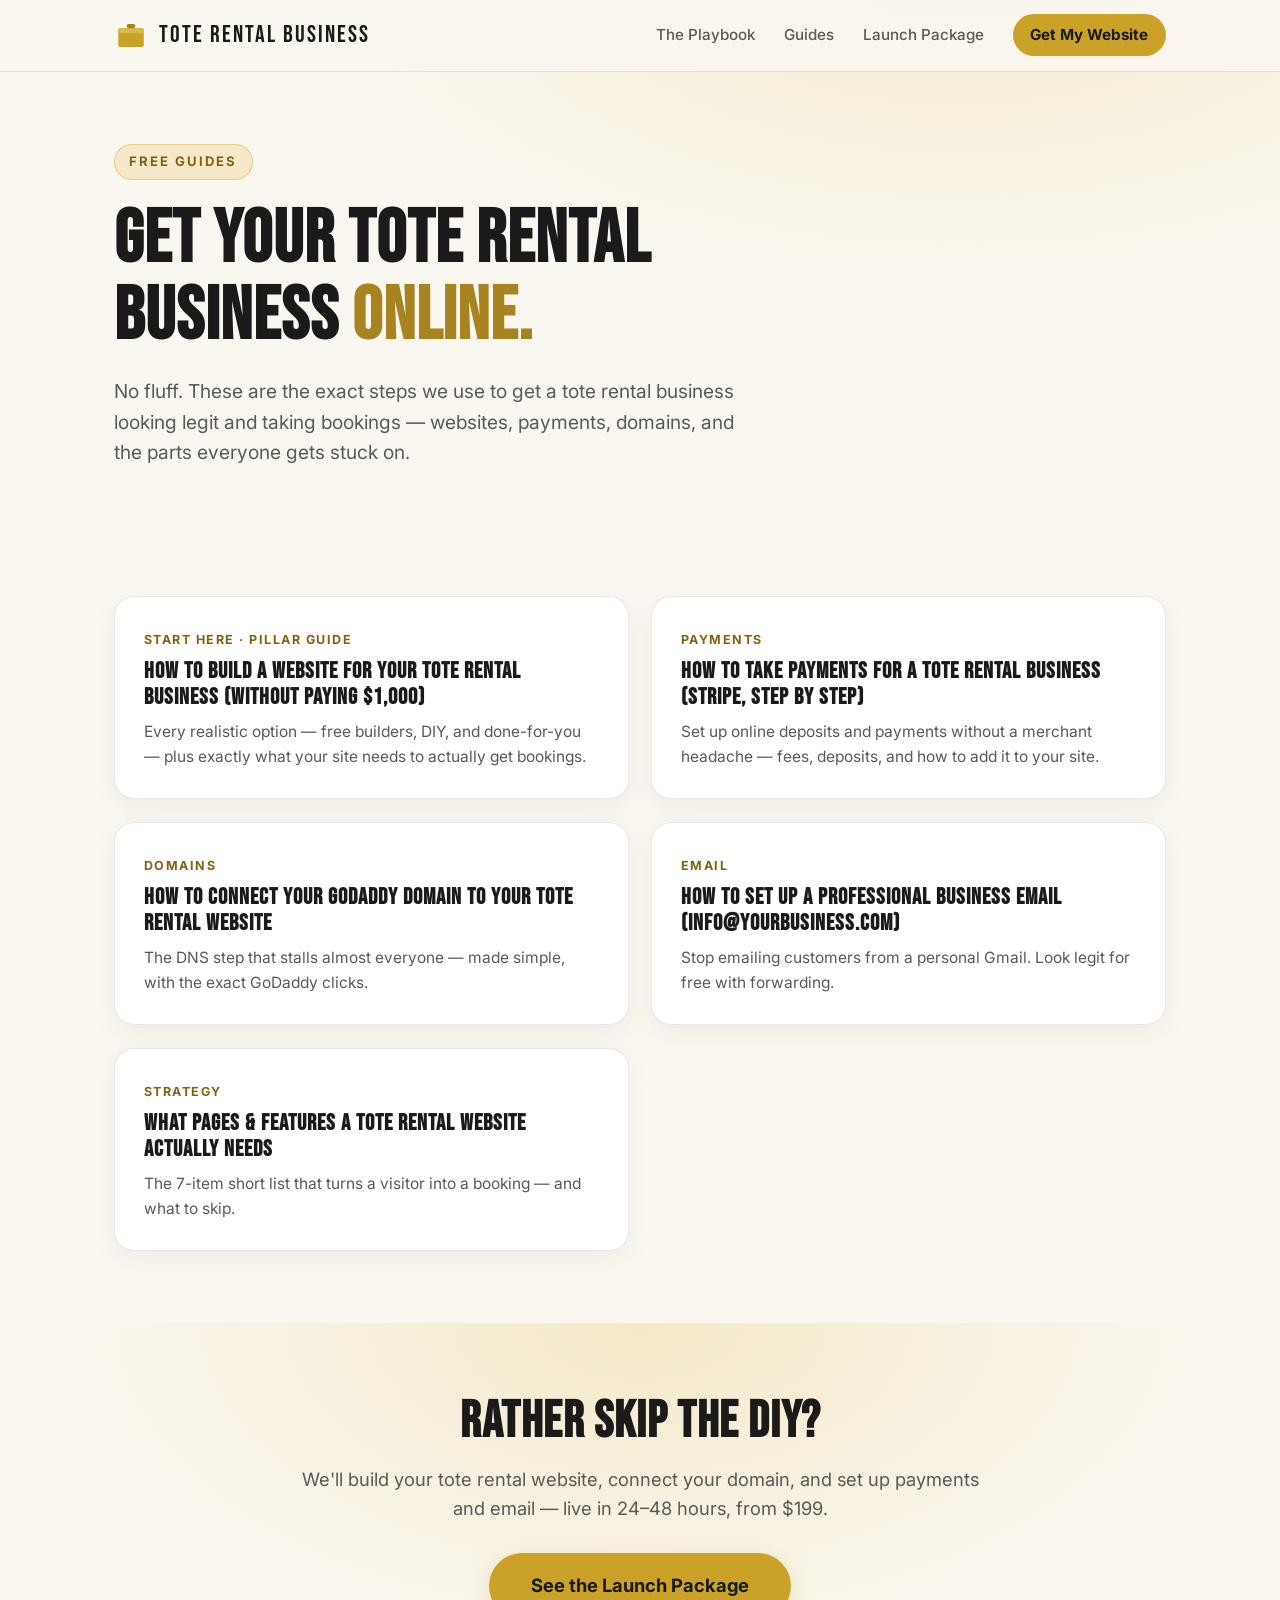
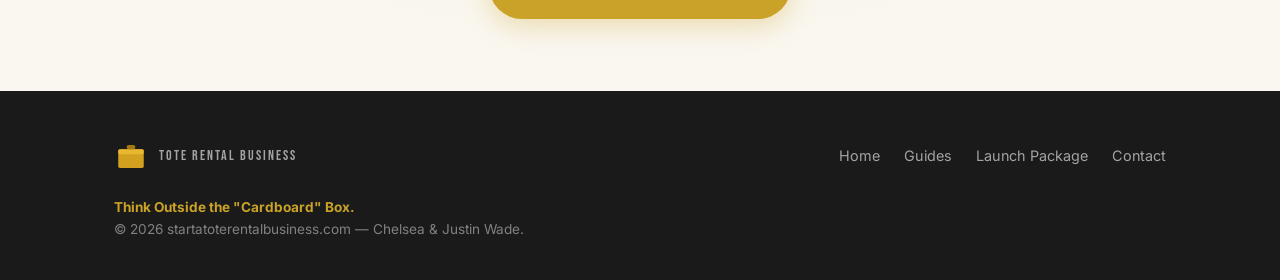
==== blog/index.html @ 6cdb7849 "Add Launch Package page + SEO guide cluster; activate website-service section - New /launch-package." ====
<!DOCTYPE html>
<html lang="en">
<head>
<meta charset="UTF-8">
<meta name="viewport" content="width=device-width, initial-scale=1.0">
<title>Tote Rental Business Guides — Websites, Payments &amp; Launch Help</title>
<meta name="description" content="Free, practical guides on building a tote rental website, taking payments, connecting your domain, and looking legit — from a couple who runs a real tote rental business.">
<link rel="canonical" href="https://startatoterentalbusiness.com/blog/">
<link rel="preconnect" href="https://fonts.googleapis.com">
<link rel="preconnect" href="https://fonts.gstatic.com" crossorigin>
<link href="https://fonts.googleapis.com/css2?family=Bebas+Neue&family=Inter:wght@400;500;600;700&display=swap" rel="stylesheet">
<link rel="stylesheet" href="../assets/site.css">
</head>
<body id="top">
<a class="skip-link" href="#main">Skip to content</a>

<nav id="nav">
  <div class="nav-inner">
    <a class="logo" href="/" aria-label="Start a Tote Rental Business home">
      <svg class="logo-mark" viewBox="0 0 40 40" fill="none" aria-hidden="true">
        <rect x="5" y="12" width="30" height="22" rx="2" fill="#C9A227"/>
        <rect x="5" y="12" width="30" height="6" rx="2" fill="#D9B948"/>
        <rect x="15" y="7" width="10" height="5" rx="2" fill="#A88420"/>
      </svg>
      <span>TOTE RENTAL BUSINESS</span>
    </a>
    <div class="nav-links">
      <a href="/#inside">The Playbook</a>
      <a href="/blog/">Guides</a>
      <a href="/launch-package.html">Launch Package</a>
      <a class="nav-cta" href="/launch-package.html#get-started">Get My Website</a>
    </div>
  </div>
</nav>

<main id="main">
<header class="hero" style="padding-bottom:2.5rem;">
  <div class="wrap">
    <span class="eyebrow">Free guides</span>
    <h1>Get Your Tote Rental Business <span class="gold">Online.</span></h1>
    <p class="sub">No fluff. These are the exact steps we use to get a tote rental business looking legit and taking bookings — websites, payments, domains, and the parts everyone gets stuck on.</p>
  </div>
</header>

<section style="padding-top:1rem;">
  <div class="wrap">
    <div class="blog-grid">

      <a class="post-card" href="/blog/how-to-build-a-tote-rental-website.html">
        <span class="kicker">Start here · Pillar guide</span>
        <h3>How to Build a Website for Your Tote Rental Business (Without Paying $1,000)</h3>
        <p>Every realistic option — free builders, DIY, and done-for-you — plus exactly what your site needs to actually get bookings.</p>
      </a>

      <a class="post-card" href="/blog/take-payments-stripe-tote-rental.html">
        <span class="kicker">Payments</span>
        <h3>How to Take Payments for a Tote Rental Business (Stripe, Step by Step)</h3>
        <p>Set up online deposits and payments without a merchant headache — fees, deposits, and how to add it to your site.</p>
      </a>

      <a class="post-card" href="/blog/connect-godaddy-domain-tote-rental-website.html">
        <span class="kicker">Domains</span>
        <h3>How to Connect Your GoDaddy Domain to Your Tote Rental Website</h3>
        <p>The DNS step that stalls almost everyone — made simple, with the exact GoDaddy clicks.</p>
      </a>

      <a class="post-card" href="/blog/professional-business-email-tote-rental.html">
        <span class="kicker">Email</span>
        <h3>How to Set Up a Professional Business Email (info@yourbusiness.com)</h3>
        <p>Stop emailing customers from a personal Gmail. Look legit for free with forwarding.</p>
      </a>

      <a class="post-card" href="/blog/what-a-tote-rental-website-needs.html">
        <span class="kicker">Strategy</span>
        <h3>What Pages &amp; Features a Tote Rental Website Actually Needs</h3>
        <p>The 7-item short list that turns a visitor into a booking — and what to skip.</p>
      </a>

    </div>
  </div>
</section>

<section class="offer">
  <div class="wrap-narrow">
    <h2 class="sec-title" style="margin:0 auto 1rem;">Rather skip the DIY?</h2>
    <p class="lead" style="margin:0 auto 1.8rem;">We'll build your tote rental website, connect your domain, and set up payments and email — live in 24–48 hours, from $199.</p>
    <a class="btn btn-big" href="/launch-package.html">See the Launch Package</a>
  </div>
</section>
</main>

<footer>
  <div class="wrap">
    <div class="foot-inner">
      <a class="logo" href="/"><svg class="logo-mark" viewBox="0 0 40 40" fill="none" aria-hidden="true"><rect x="5" y="12" width="30" height="22" rx="2" fill="#D4A020"/><rect x="5" y="12" width="30" height="6" rx="2" fill="#E8B830"/><rect x="15" y="7" width="10" height="5" rx="2" fill="#A07A10"/></svg><span>TOTE RENTAL BUSINESS</span></a>
      <div class="foot-links">
        <a href="/">Home</a>
        <a href="/blog/">Guides</a>
        <a href="/launch-package.html">Launch Package</a>
        <a href="mailto:justin@cowetatoterentals.com">Contact</a>
      </div>
    </div>
    <p class="copy"><strong style="color:var(--gold);">Think Outside the "Cardboard" Box.</strong><br>&copy; <span id="year">2026</span> startatoterentalbusiness.com — Chelsea &amp; Justin Wade.</p>
  </div>
</footer>

<script>
var nav=document.getElementById('nav');
window.addEventListener('scroll',function(){nav.classList.toggle('scrolled',window.scrollY>20);});
document.getElementById('year').textContent=new Date().getFullYear();
</script>
</body>
</html>
---- assets/site.css ----
/* ════════════════════════════════════════════════════════════
   Start a Tote Rental Business — shared site styles
   Used by launch-package.html and /blog/ pages.
   (index.html keeps its own inline styles — leave it as-is.)
   ════════════════════════════════════════════════════════════ */
:root{
  --cream:#FAF7F0;
  --light-gold:#F5E9C9;
  --gold:#C9A227;
  --gold-dark:#A88420;
  --gold-text:#806413;
  --black:#1A1A1A;
  --gray:#595959;
  --white:#FFFFFF;
  --line:rgba(26,26,26,0.10);
  --radius:12px;
  --radius-lg:20px;
}
*{margin:0;padding:0;box-sizing:border-box;}
:focus-visible{outline:3px solid var(--gold);outline-offset:3px;border-radius:4px;}
.skip-link{position:absolute;top:-100px;left:0;background:var(--gold);color:var(--white);padding:1rem 1.5rem;z-index:9999;text-decoration:none;font-weight:700;border-radius:0 0 8px 0;}
.skip-link:focus{top:0;}
html{scroll-behavior:smooth;}
body{font-family:'Inter',sans-serif;color:var(--black);background:var(--cream);line-height:1.6;overflow-x:hidden;}
h1,h2,h3{font-family:'Bebas Neue',sans-serif;line-height:1.05;letter-spacing:1px;text-transform:uppercase;color:var(--black);}
a{color:inherit;}
.wrap{max-width:1100px;margin:0 auto;padding:0 1.5rem;}
.wrap-narrow{max-width:760px;margin:0 auto;padding:0 1.5rem;}
.gold{color:var(--gold-dark);}

/* ── NAV ── */
nav{position:fixed;top:0;width:100%;z-index:100;background:rgba(250,247,240,0.9);backdrop-filter:blur(12px);-webkit-backdrop-filter:blur(12px);border-bottom:1px solid var(--line);transition:box-shadow .3s;}
nav.scrolled{box-shadow:0 2px 30px rgba(26,26,26,0.08);}
.nav-inner{max-width:1100px;margin:0 auto;padding:.9rem 1.5rem;display:flex;align-items:center;justify-content:space-between;gap:1rem;}
.logo{font-family:'Bebas Neue',sans-serif;font-size:1.5rem;color:var(--black);text-decoration:none;display:flex;align-items:center;gap:.7rem;letter-spacing:2px;}
.logo-mark{width:34px;height:34px;flex:none;}
.nav-links{display:flex;align-items:center;gap:1.8rem;}
.nav-links a{text-decoration:none;color:var(--gray);font-size:.95rem;font-weight:500;transition:color .2s;}
.nav-links a:hover{color:var(--gold-dark);}
.nav-cta{background:var(--gold);color:var(--black)!important;padding:.55rem 1.1rem;border-radius:999px;font-weight:700!important;}
.nav-cta:hover{background:var(--gold-dark);}
@media(max-width:760px){.nav-links a:not(.nav-cta){display:none;}}

/* ── BUTTONS ── */
.btn{display:inline-flex;align-items:center;gap:.6rem;background:var(--gold);color:var(--black);padding:1rem 2rem;border-radius:999px;font-weight:700;font-size:1.05rem;text-decoration:none;border:none;cursor:pointer;transition:transform .15s,background .2s,box-shadow .2s;box-shadow:0 8px 26px rgba(201,162,39,0.3);}
.btn:hover{background:var(--gold-dark);color:var(--black);transform:translateY(-2px);box-shadow:0 12px 34px rgba(201,162,39,0.4);}
.btn-ghost{background:transparent;color:var(--black);border:1.5px solid var(--line);box-shadow:none;}
.btn-ghost:hover{background:rgba(26,26,26,0.04);border-color:var(--gold);color:var(--gold-dark);}
.btn-big{padding:1.15rem 2.6rem;font-size:1.15rem;}

/* ── HERO ── */
header.hero{padding:9rem 0 4.5rem;background:radial-gradient(1100px 560px at 75% -10%,var(--light-gold),transparent 60%),var(--cream);position:relative;overflow:hidden;}
.eyebrow{display:inline-block;font-weight:700;font-size:.82rem;letter-spacing:2px;text-transform:uppercase;color:var(--gold-text);background:var(--light-gold);border:1px solid rgba(201,162,39,0.4);padding:.4rem .9rem;border-radius:999px;margin-bottom:1.4rem;}
.hero h1{font-size:clamp(2.6rem,6.5vw,4.6rem);max-width:18ch;margin-bottom:1.2rem;}
.hero p.sub{font-size:1.2rem;color:var(--gray);max-width:52ch;margin-bottom:2rem;}
.hero-cta{display:flex;flex-wrap:wrap;gap:1rem;align-items:center;}
.hero-note{font-size:.9rem;color:var(--gray);margin-top:1.1rem;}
.hero-note strong{color:var(--black);}

/* ── SECTIONS ── */
section{padding:4.5rem 0;}
.sec-eyebrow{color:var(--gold-text);font-weight:700;letter-spacing:2px;text-transform:uppercase;font-size:.85rem;margin-bottom:.8rem;}
h2.sec-title{font-size:clamp(2rem,5vw,3.2rem);margin-bottom:1.2rem;max-width:20ch;}
.lead{font-size:1.15rem;color:var(--gray);max-width:62ch;}
.white{background:var(--white);}
.cream{background:var(--cream);}

/* ── CHECK LISTS ── */
.ck{list-style:none;display:flex;flex-direction:column;gap:.85rem;}
.ck li{position:relative;padding-left:1.9rem;color:var(--black);}
.ck li::before{content:"";position:absolute;left:0;top:.45em;width:1.1rem;height:1.1rem;border-radius:50%;background:var(--gold);}
.ck li::after{content:"";position:absolute;left:.34rem;top:.62em;width:.42rem;height:.22rem;border-left:2px solid #fff;border-bottom:2px solid #fff;transform:rotate(-45deg);}

/* ── PRICING TIERS ── */
.tiers{display:grid;grid-template-columns:repeat(2,1fr);gap:1.4rem;margin-top:2.5rem;align-items:start;}
@media(max-width:760px){.tiers{grid-template-columns:1fr;}}
.tier{background:var(--white);border:1px solid var(--line);border-radius:var(--radius-lg);padding:2.2rem 2rem;box-shadow:0 8px 28px rgba(26,26,26,0.05);position:relative;}
.tier.featured{border:2px solid var(--gold);box-shadow:0 24px 60px rgba(201,162,39,0.18);}
.tier .tag{position:absolute;top:-.8rem;left:2rem;background:var(--gold);color:var(--black);font-size:.72rem;font-weight:700;letter-spacing:1px;text-transform:uppercase;padding:.3rem .8rem;border-radius:999px;}
.tier h3{font-size:1.6rem;color:var(--gold-dark);margin-bottom:.4rem;}
.tier .price{font-family:'Bebas Neue',sans-serif;font-size:3.4rem;color:var(--black);line-height:1;}
.tier .price small{font-size:1rem;color:var(--gray);font-family:'Inter',sans-serif;font-weight:500;}
.tier .ck{margin:1.4rem 0 1.8rem;}
.tier .btn{width:100%;justify-content:center;}

/* ── STEPS ── */
.steps{display:grid;grid-template-columns:repeat(4,1fr);gap:1.2rem;margin-top:2.5rem;counter-reset:step;}
@media(max-width:760px){.steps{grid-template-columns:1fr;}}
.step{background:var(--white);border:1px solid var(--line);border-radius:var(--radius);padding:1.6rem;box-shadow:0 8px 28px rgba(26,26,26,0.05);}
.step .n{font-family:'Bebas Neue',sans-serif;font-size:2.2rem;color:var(--gold);line-height:1;}
.step h3{font-size:1.2rem;margin:.4rem 0 .5rem;}
.step p{color:var(--gray);font-size:.96rem;}

/* ── OFFER CTA BAND ── */
.offer{background:radial-gradient(900px 500px at 50% 0%,var(--light-gold),transparent 65%),var(--cream);text-align:center;}

/* ── FAQ ── */
.faq-item{border-bottom:1px solid var(--line);}
.faq-q{width:100%;text-align:left;background:none;border:none;color:var(--black);font-family:'Inter',sans-serif;font-size:1.15rem;font-weight:600;padding:1.3rem 2.5rem 1.3rem 0;cursor:pointer;position:relative;}
.faq-q::after{content:"+";position:absolute;right:.4rem;top:50%;transform:translateY(-50%);color:var(--gold-dark);font-size:1.6rem;transition:transform .2s;}
.faq-item.open .faq-q::after{transform:translateY(-50%) rotate(45deg);}
.faq-a{max-height:0;overflow:hidden;transition:max-height .3s ease;color:var(--gray);}
.faq-a p{padding:0 0 1.3rem;max-width:65ch;}

/* ── BREADCRUMB ── */
.crumb{font-size:.88rem;color:var(--gray);padding-top:7rem;}
.crumb a{color:var(--gold-dark);text-decoration:none;}
.crumb a:hover{text-decoration:underline;}

/* ── BLOG HUB GRID ── */
.blog-grid{display:grid;grid-template-columns:repeat(2,1fr);gap:1.4rem;margin-top:2.5rem;}
@media(max-width:760px){.blog-grid{grid-template-columns:1fr;}}
.post-card{display:block;background:var(--white);border:1px solid var(--line);border-radius:var(--radius-lg);padding:1.8rem;box-shadow:0 8px 28px rgba(26,26,26,0.05);text-decoration:none;transition:transform .15s,box-shadow .2s,border-color .2s;}
.post-card:hover{transform:translateY(-3px);box-shadow:0 18px 44px rgba(26,26,26,0.10);border-color:var(--gold);}
.post-card .kicker{font-size:.78rem;font-weight:700;letter-spacing:1.5px;text-transform:uppercase;color:var(--gold-text);}
.post-card h3{font-size:1.45rem;color:var(--black);margin:.5rem 0 .6rem;line-height:1.1;}
.post-card p{color:var(--gray);font-size:.97rem;}

/* ── ARTICLE PROSE ── */
.article{padding:1rem 0 4.5rem;}
.article h1{font-size:clamp(2.2rem,5.5vw,3.6rem);max-width:22ch;margin:.6rem 0 1rem;}
.article .meta{font-size:.9rem;color:var(--gray);margin-bottom:2rem;}
.prose{font-size:1.12rem;color:#2b2b2b;}
.prose > *{max-width:68ch;}
.prose h2{font-size:1.9rem;margin:2.6rem 0 1rem;color:var(--black);}
.prose h3{font-size:1.35rem;margin:2rem 0 .7rem;color:var(--gold-dark);}
.prose p{margin-bottom:1.2rem;}
.prose ul,.prose ol{margin:0 0 1.2rem 1.3rem;}
.prose li{margin-bottom:.5rem;}
.prose a{color:var(--gold-dark);font-weight:600;}
.prose strong{color:var(--black);}
.prose blockquote{border-left:4px solid var(--gold);background:var(--light-gold);padding:1.2rem 1.4rem;border-radius:0 var(--radius) var(--radius) 0;margin:1.6rem 0;font-style:italic;color:#3a3a3a;}
.callout{background:var(--white);border:1px solid var(--line);border-left:4px solid var(--gold);border-radius:var(--radius);padding:1.6rem;margin:2rem 0;box-shadow:0 8px 28px rgba(26,26,26,0.05);}
.callout h3{margin-top:0;color:var(--gold-dark);font-size:1.3rem;}
.callout p:last-child{margin-bottom:0;}
.cta-inline{background:var(--black);color:#fff;border-radius:var(--radius-lg);padding:2.2rem;margin:2.6rem 0;text-align:center;}
.cta-inline h3{color:var(--gold);font-size:1.7rem;margin-bottom:.6rem;}
.cta-inline p{color:rgba(255,255,255,0.8);max-width:48ch;margin:0 auto 1.4rem;}

/* ── FOOTER ── */
footer{background:var(--black);padding:3rem 0 2.5rem;}
.foot-inner{display:flex;flex-wrap:wrap;justify-content:space-between;gap:1.5rem;align-items:center;}
footer .logo{color:var(--gold);}
.foot-inner a{color:rgba(255,255,255,0.6);text-decoration:none;font-size:.9rem;}
.foot-inner a:hover{color:var(--gold);}
.foot-links{display:flex;gap:1.5rem;flex-wrap:wrap;}
.copy{color:rgba(255,255,255,0.45);font-size:.85rem;margin-top:1.5rem;}
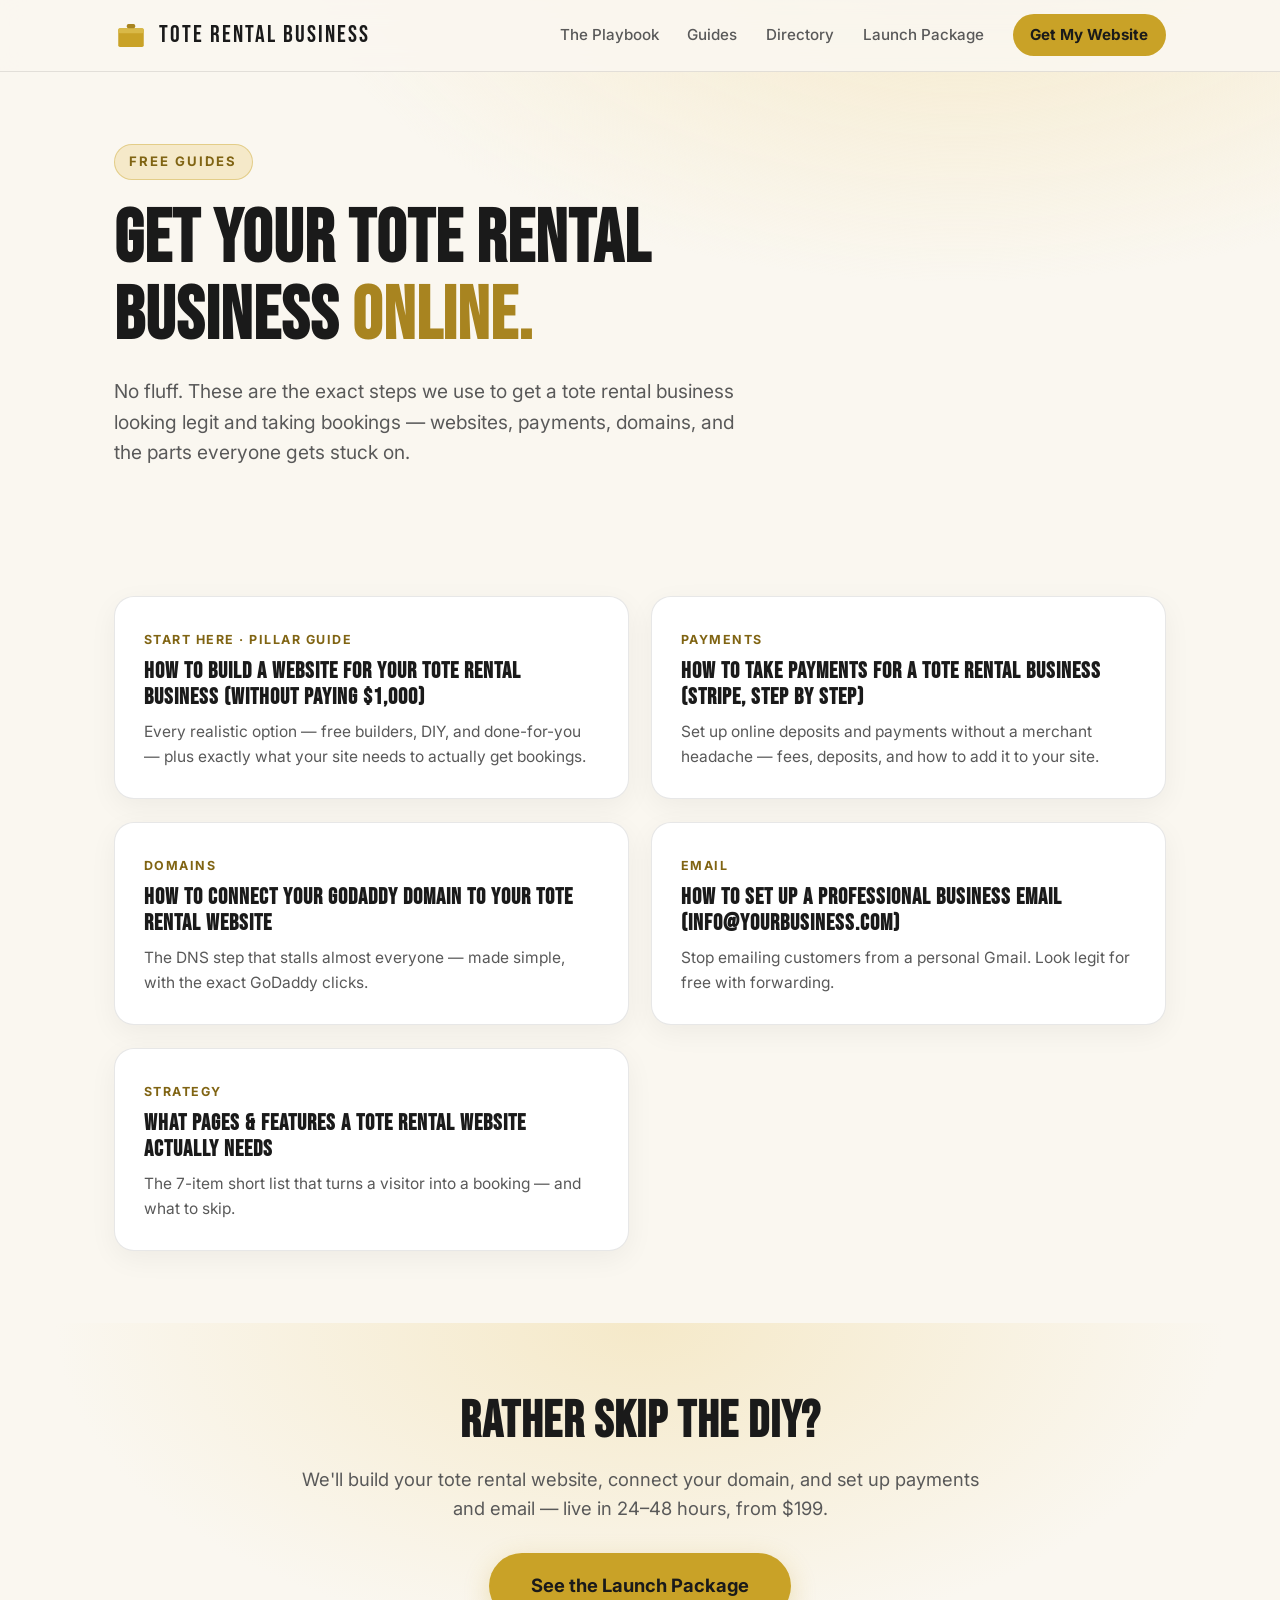
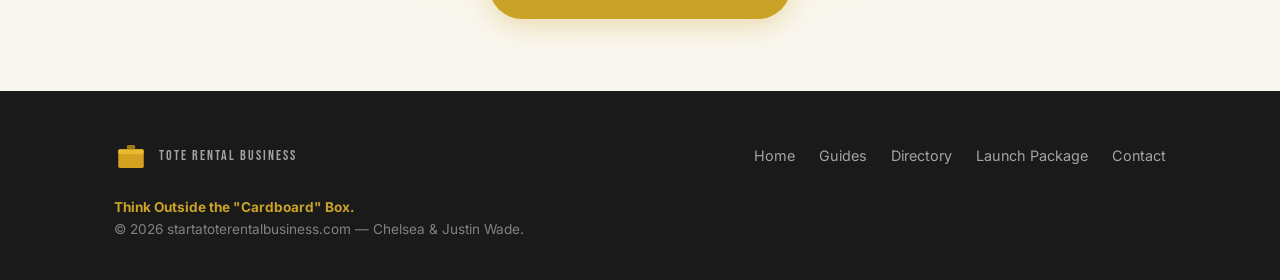
==== commit 4550a87a: "Raise Playbook price to $27, add tote directory page" ====
--- a/blog/index.html
+++ b/blog/index.html
@@ -27,6 +27,7 @@
     <div class="nav-links">
       <a href="/#inside">The Playbook</a>
       <a href="/blog/">Guides</a>
+      <a href="/directory/">Directory</a>
       <a href="/launch-package.html">Launch Package</a>
       <a class="nav-cta" href="/launch-package.html#get-started">Get My Website</a>
     </div>
@@ -96,6 +97,7 @@
       <div class="foot-links">
         <a href="/">Home</a>
         <a href="/blog/">Guides</a>
+        <a href="/directory/">Directory</a>
         <a href="/launch-package.html">Launch Package</a>
         <a href="mailto:justin@cowetatoterentals.com">Contact</a>
       </div>
